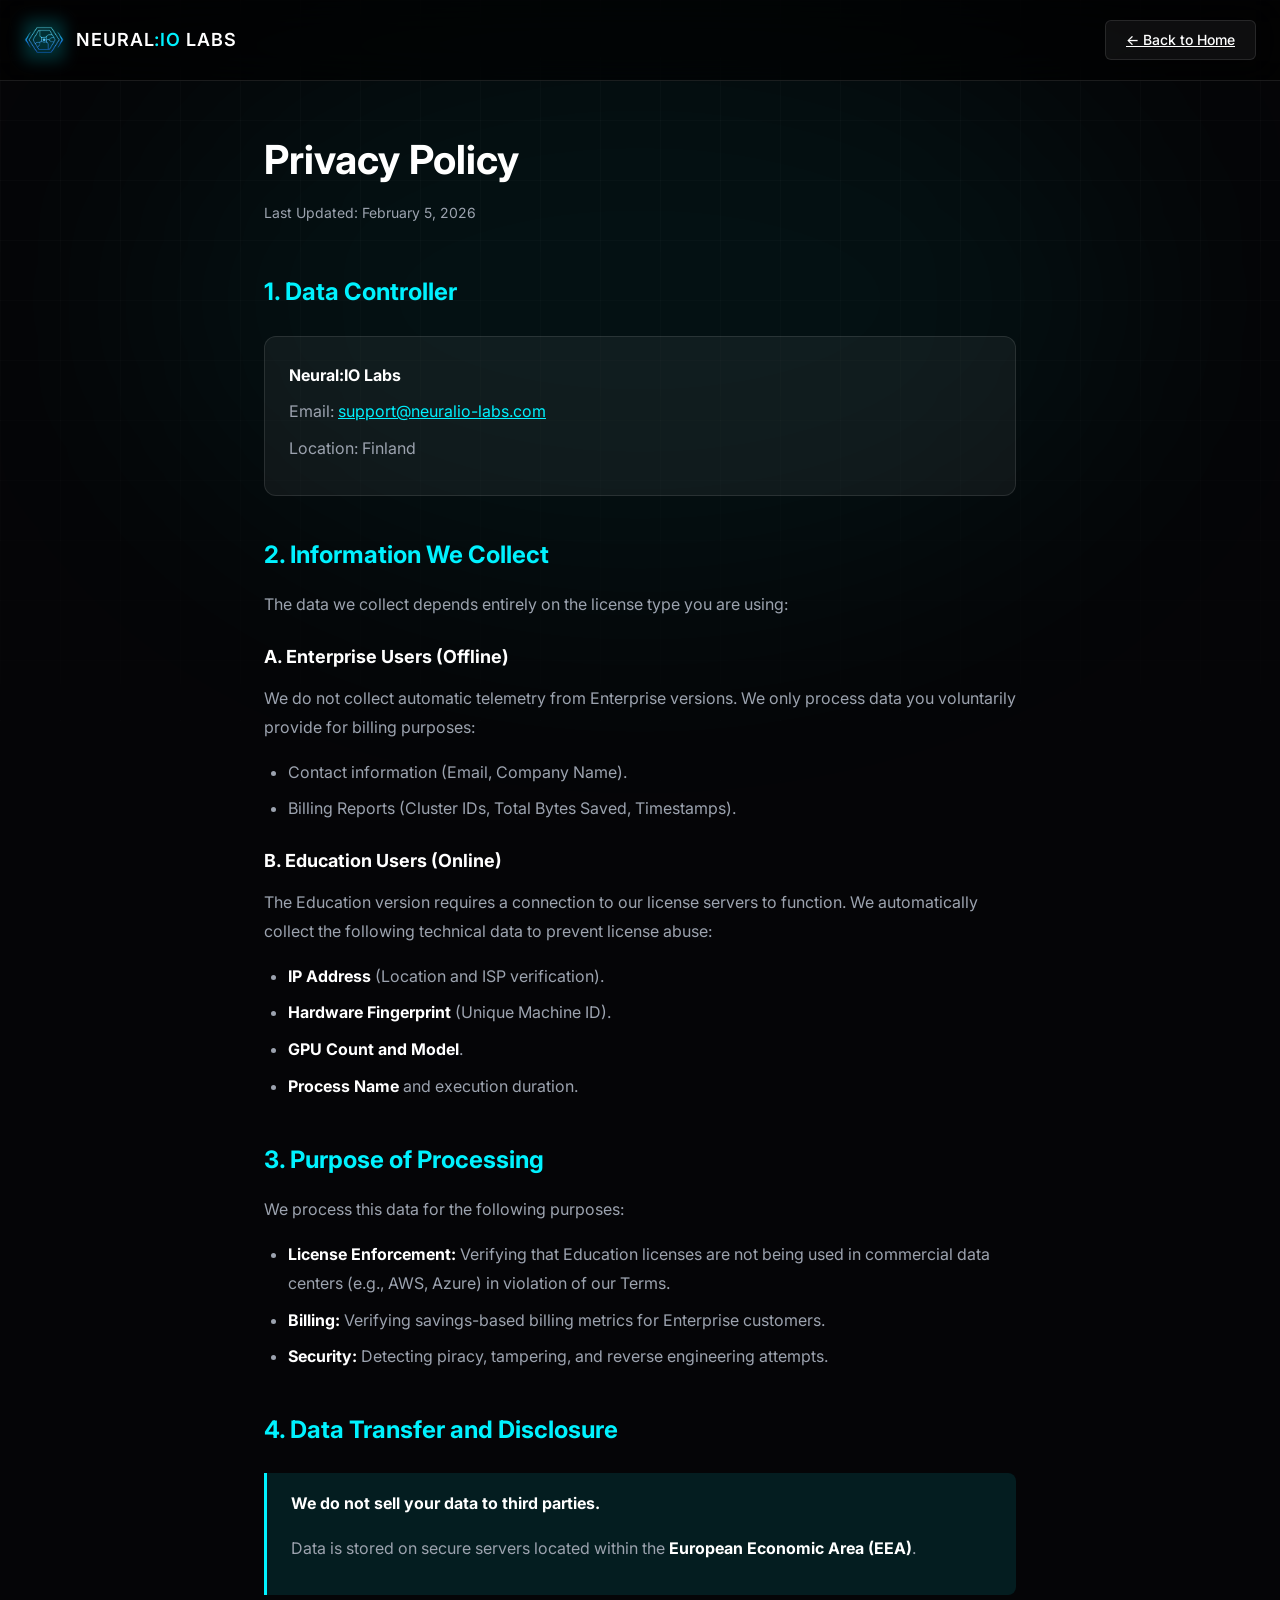
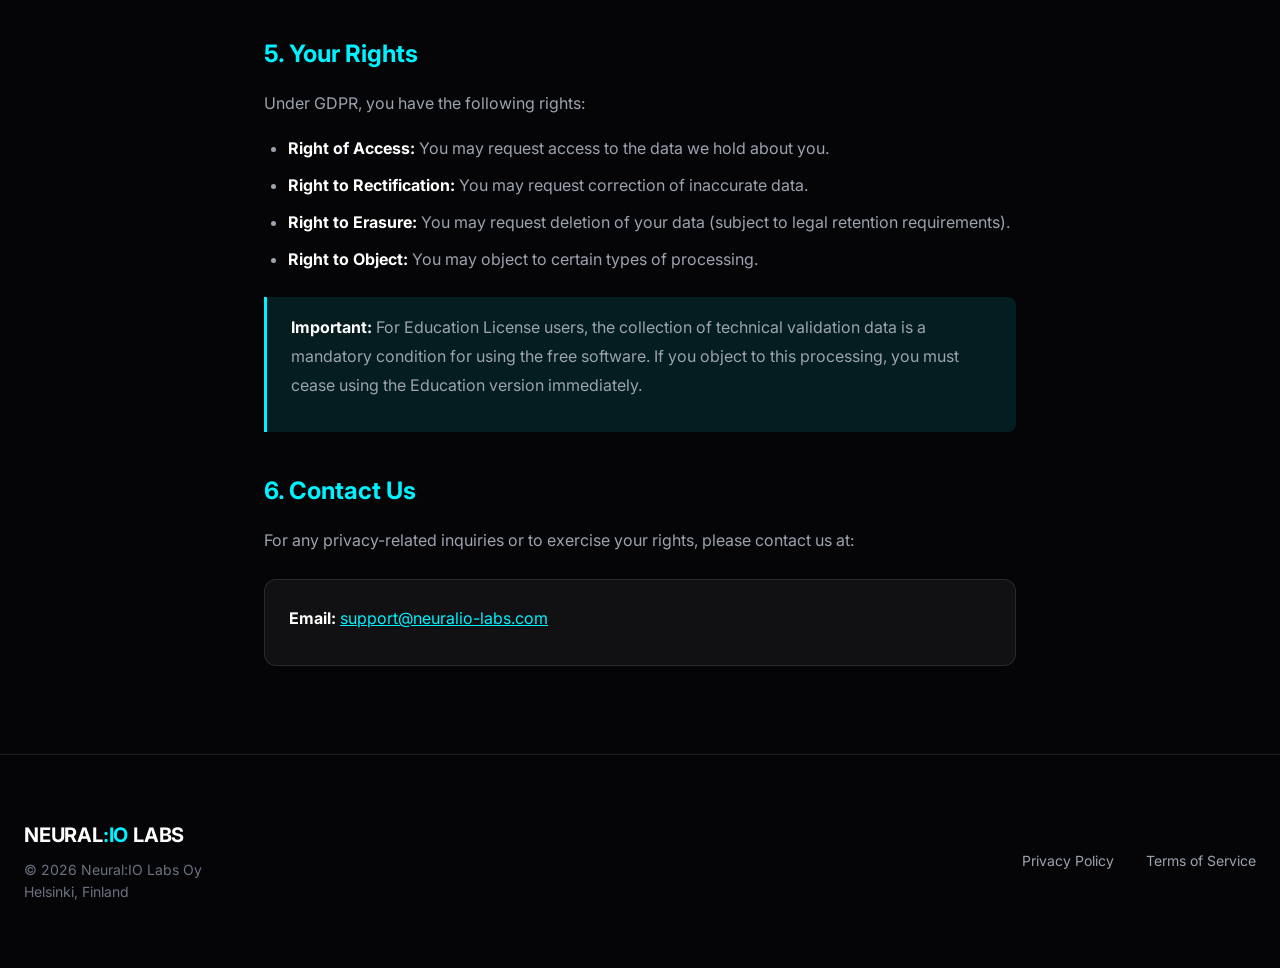
==== privacy.html @ 51b6fd84 "Add Terms of Service and Privacy Policy pages" ====
<!DOCTYPE html>
<html lang="en">

<head>
    <meta charset="UTF-8">
    <meta name="viewport" content="width=device-width, initial-scale=1.0">
    <meta name="description" content="Neural:IO Labs Privacy Policy - How we collect, use, and protect your data.">
    <title>Privacy Policy | Neural:IO Labs</title>
    <link rel="icon" type="image/png" href="assets/logo.png">
    <link rel="preconnect" href="https://fonts.googleapis.com">
    <link rel="preconnect" href="https://fonts.gstatic.com" crossorigin>
    <link href="https://fonts.googleapis.com/css2?family=Inter:wght@300;400;500;600;700&display=swap" rel="stylesheet">
    <link rel="stylesheet" href="css/style.css">
    <style>
        .legal-page {
            padding: 8rem 1.5rem 4rem;
            max-width: 800px;
            margin: 0 auto;
        }

        .legal-page h1 {
            font-size: 2.5rem;
            margin-bottom: 0.5rem;
        }

        .legal-page .updated {
            color: var(--color-text-muted);
            font-size: 0.875rem;
            margin-bottom: 3rem;
        }

        .legal-page h2 {
            font-size: 1.5rem;
            margin: 2.5rem 0 1rem;
            color: var(--color-cyan);
        }

        .legal-page h3 {
            font-size: 1.125rem;
            margin: 1.5rem 0 0.75rem;
        }

        .legal-page p,
        .legal-page li {
            color: var(--color-text-muted);
            line-height: 1.8;
            margin-bottom: 1rem;
        }

        .legal-page ul {
            margin-left: 1.5rem;
            margin-bottom: 1rem;
        }

        .legal-page li {
            margin-bottom: 0.5rem;
        }

        .legal-page strong {
            color: var(--color-text);
        }

        .legal-page .highlight {
            background: rgba(0, 242, 255, 0.1);
            border-left: 3px solid var(--color-cyan);
            padding: 1rem 1.5rem;
            margin: 1.5rem 0;
            border-radius: 0 0.5rem 0.5rem 0;
        }

        .legal-page .contact-box {
            background: var(--color-bg-card);
            border: 1px solid var(--color-border);
            padding: 1.5rem;
            border-radius: 0.75rem;
            margin: 1.5rem 0;
        }

        .legal-page .contact-box p {
            margin-bottom: 0.5rem;
        }

        .legal-page code {
            background: rgba(0, 242, 255, 0.1);
            padding: 0.125rem 0.375rem;
            border-radius: 0.25rem;
            font-family: var(--font-mono);
            font-size: 0.875rem;
            color: var(--color-cyan);
        }
    </style>
</head>

<body>
    <div class="bg-grid"></div>
    <div class="bg-glow"></div>

    <!-- Navigation -->
    <nav class="nav">
        <div class="nav-container">
            <a href="index.html" class="nav-logo">
                <div class="nav-logo-icon">
                    <div class="nav-logo-glow"></div>
                    <img src="assets/logo.png" alt="Neural:IO Labs Logo">
                </div>
                <span class="nav-logo-text">NEURAL<span>:IO</span> LABS</span>
            </a>
            <a href="index.html" class="nav-cta">← Back to Home</a>
        </div>
    </nav>

    <main class="legal-page">
        <h1>Privacy Policy</h1>
        <p class="updated">Last Updated: February 5, 2026</p>

        <h2>1. Data Controller</h2>
        <div class="contact-box">
            <p><strong>Neural:IO Labs</strong></p>
            <p>Email: <a href="mailto:support@neuralio-labs.com"
                    style="color: var(--color-cyan);">support@neuralio-labs.com</a></p>
            <p>Location: Finland</p>
        </div>

        <h2>2. Information We Collect</h2>
        <p>The data we collect depends entirely on the license type you are using:</p>

        <h3>A. Enterprise Users (Offline)</h3>
        <p>We do not collect automatic telemetry from Enterprise versions. We only process data you voluntarily provide
            for billing purposes:</p>
        <ul>
            <li>Contact information (Email, Company Name).</li>
            <li>Billing Reports (Cluster IDs, Total Bytes Saved, Timestamps).</li>
        </ul>

        <h3>B. Education Users (Online)</h3>
        <p>The Education version requires a connection to our license servers to function. We automatically collect the
            following technical data to prevent license abuse:</p>
        <ul>
            <li><strong>IP Address</strong> (Location and ISP verification).</li>
            <li><strong>Hardware Fingerprint</strong> (Unique Machine ID).</li>
            <li><strong>GPU Count and Model</strong>.</li>
            <li><strong>Process Name</strong> and execution duration.</li>
        </ul>

        <h2>3. Purpose of Processing</h2>
        <p>We process this data for the following purposes:</p>
        <ul>
            <li><strong>License Enforcement:</strong> Verifying that Education licenses are not being used in commercial
                data centers (e.g., AWS, Azure) in violation of our Terms.</li>
            <li><strong>Billing:</strong> Verifying savings-based billing metrics for Enterprise customers.</li>
            <li><strong>Security:</strong> Detecting piracy, tampering, and reverse engineering attempts.</li>
        </ul>

        <h2>4. Data Transfer and Disclosure</h2>
        <div class="highlight">
            <p><strong>We do not sell your data to third parties.</strong></p>
            <p>Data is stored on secure servers located within the <strong>European Economic Area (EEA)</strong>.</p>
        </div>

        <h2>5. Your Rights</h2>
        <p>Under GDPR, you have the following rights:</p>
        <ul>
            <li><strong>Right of Access:</strong> You may request access to the data we hold about you.</li>
            <li><strong>Right to Rectification:</strong> You may request correction of inaccurate data.</li>
            <li><strong>Right to Erasure:</strong> You may request deletion of your data (subject to legal retention
                requirements).</li>
            <li><strong>Right to Object:</strong> You may object to certain types of processing.</li>
        </ul>
        <div class="highlight">
            <p><strong>Important:</strong> For Education License users, the collection of technical validation data is a
                mandatory condition for using the free software. If you object to this processing, you must cease using
                the Education version immediately.</p>
        </div>

        <h2>6. Contact Us</h2>
        <p>For any privacy-related inquiries or to exercise your rights, please contact us at:</p>
        <div class="contact-box">
            <p><strong>Email:</strong> <a href="mailto:support@neuralio-labs.com"
                    style="color: var(--color-cyan);">support@neuralio-labs.com</a></p>
        </div>
    </main>

    <footer class="footer">
        <div class="footer-container">
            <div>
                <div class="footer-brand">NEURAL<span>:IO</span> LABS</div>
                <div class="footer-info">© 2026 Neural:IO Labs Oy<br>Helsinki, Finland</div>
            </div>
            <div class="footer-links">
                <a href="privacy.html">Privacy Policy</a>
                <a href="terms.html">Terms of Service</a>
            </div>
        </div>
    </footer>

    <script src="js/main.js"></script>
</body>

</html>
---- css/style.css ----
/* ============================================
   NEURAL:IO LABS - Premium Website Styles
   ============================================ */

/* === CSS Variables === */
:root {
    --color-bg: #050507;
    --color-bg-card: rgba(255, 255, 255, 0.05);
    --color-border: rgba(255, 255, 255, 0.1);
    --color-cyan: #00F2FF;
    --color-cyan-dark: #003840;
    --color-cyan-glow: rgba(0, 242, 255, 0.3);
    --color-text: #ffffff;
    --color-text-muted: #9ca3af;
    --color-text-dimmed: #6b7280;
    --font-sans: 'Inter', -apple-system, BlinkMacSystemFont, 'Segoe UI', sans-serif;
    --font-mono: 'JetBrains Mono', 'Fira Code', monospace;
    --transition-fast: 150ms ease;
    --transition-normal: 300ms ease;
    --shadow-glow: 0 0 40px var(--color-cyan-glow);
    --shadow-card: 0 4px 24px rgba(0, 0, 0, 0.4);
}

/* === Reset & Base === */
*,
*::before,
*::after {
    box-sizing: border-box;
    margin: 0;
    padding: 0;
}

html {
    scroll-behavior: smooth;
    -webkit-font-smoothing: antialiased;
    -moz-osx-font-smoothing: grayscale;
}

body {
    font-family: var(--font-sans);
    background-color: var(--color-bg);
    color: var(--color-text);
    line-height: 1.6;
    overflow-x: hidden;
}

::selection {
    background: rgba(0, 242, 255, 0.3);
}

/* === Scrollbar === */
::-webkit-scrollbar {
    width: 6px;
}

::-webkit-scrollbar-track {
    background: var(--color-bg);
}

::-webkit-scrollbar-thumb {
    background: #222;
    border-radius: 3px;
}

::-webkit-scrollbar-thumb:hover {
    background: var(--color-cyan);
}

/* === Background Effects === */
.bg-grid {
    position: fixed;
    inset: 0;
    z-index: -1;
    pointer-events: none;
    background-size: 60px 60px;
    background-image:
        linear-gradient(to right, rgba(255, 255, 255, 0.02) 1px, transparent 1px),
        linear-gradient(to bottom, rgba(255, 255, 255, 0.02) 1px, transparent 1px);
    mask-image: linear-gradient(to bottom, black 20%, transparent 100%);
    -webkit-mask-image: linear-gradient(to bottom, black 20%, transparent 100%);
}

.bg-glow {
    position: fixed;
    top: 0;
    left: 50%;
    transform: translateX(-50%);
    width: 1000px;
    height: 600px;
    background: rgba(0, 242, 255, 0.05);
    filter: blur(120px);
    border-radius: 50%;
    z-index: -1;
    pointer-events: none;
}

/* === Typography === */
.text-gradient {
    background: linear-gradient(135deg, #fff 0%, var(--color-cyan) 100%);
    -webkit-background-clip: text;
    -webkit-text-fill-color: transparent;
    background-clip: text;
}

.glow-text {
    text-shadow: var(--shadow-glow);
}

.font-mono {
    font-family: var(--font-mono);
}

/* === Navigation === */
.nav {
    position: fixed;
    top: 0;
    left: 0;
    right: 0;
    z-index: 50;
    backdrop-filter: blur(20px);
    -webkit-backdrop-filter: blur(20px);
    border-bottom: 1px solid var(--color-border);
    background: rgba(0, 0, 0, 0.6);
}

.nav-container {
    max-width: 1280px;
    margin: 0 auto;
    padding: 0 1.5rem;
    height: 80px;
    display: flex;
    justify-content: space-between;
    align-items: center;
}

.nav-logo {
    display: flex;
    align-items: center;
    gap: 0.75rem;
    cursor: pointer;
    text-decoration: none;
}

.nav-logo-icon {
    position: relative;
    width: 40px;
    height: 40px;
    display: flex;
    align-items: center;
    justify-content: center;
}

.nav-logo-glow {
    position: absolute;
    inset: 0;
    background: var(--color-cyan);
    opacity: 0.2;
    filter: blur(8px);
    transition: opacity var(--transition-normal);
}

.nav-logo:hover .nav-logo-glow {
    opacity: 1;
}

.nav-logo-icon img {
    width: 40px;
    height: 40px;
    position: relative;
    z-index: 1;
    object-fit: contain;
}

.nav-logo-text {
    font-size: 1.125rem;
    font-weight: 600;
    letter-spacing: 0.05em;
    color: #ffffff;
}

.nav-logo-text span {
    color: var(--color-cyan);
}

.nav-links {
    display: none;
    gap: 2rem;
    font-size: 0.875rem;
    font-weight: 500;
}

.nav-links a {
    color: var(--color-text-muted);
    text-decoration: none;
    transition: color var(--transition-fast);
}

.nav-links a:hover {
    color: var(--color-text);
}

.nav-cta {
    padding: 0.5rem 1.25rem;
    font-size: 0.875rem;
    font-weight: 500;
    border: 1px solid var(--color-border);
    background: var(--color-bg-card);
    color: var(--color-text);
    border-radius: 6px;
    cursor: pointer;
    transition: all var(--transition-fast);
}

.nav-cta:hover {
    background: var(--color-text);
    color: var(--color-bg);
    border-color: var(--color-text);
}

/* Mobile menu toggle */
.nav-mobile-toggle {
    display: flex;
    flex-direction: column;
    gap: 5px;
    background: none;
    border: none;
    cursor: pointer;
    padding: 0.5rem;
}

.nav-mobile-toggle span {
    width: 24px;
    height: 2px;
    background: var(--color-text);
    transition: all var(--transition-fast);
}

/* === Hero Section === */
.hero {
    padding: 10rem 1.5rem 5rem;
    max-width: 1280px;
    margin: 0 auto;
    text-align: center;
}

.hero-badge {
    display: inline-flex;
    align-items: center;
    gap: 0.5rem;
    padding: 0.25rem 0.75rem;
    border-radius: 9999px;
    border: 1px solid var(--color-border);
    background: var(--color-bg-card);
    font-size: 0.75rem;
    font-family: var(--font-mono);
    color: var(--color-cyan);
    margin-bottom: 2rem;
}

.hero-badge-dot {
    width: 6px;
    height: 6px;
    border-radius: 50%;
    background: var(--color-cyan);
    animation: pulse 2s infinite;
}

@keyframes pulse {

    0%,
    100% {
        opacity: 1;
    }

    50% {
        opacity: 0.5;
    }
}

.hero-title {
    font-size: clamp(2.5rem, 8vw, 4.5rem);
    font-weight: 700;
    line-height: 1.1;
    letter-spacing: -0.02em;
    margin-bottom: 2rem;
}

.hero-subtitle {
    font-size: 1.25rem;
    color: var(--color-text-muted);
    max-width: 640px;
    margin: 0 auto 3rem;
    font-weight: 300;
    line-height: 1.7;
}

.hero-subtitle strong {
    color: var(--color-text);
    font-weight: 500;
}

.hero-actions {
    display: flex;
    flex-direction: column;
    gap: 1rem;
    justify-content: center;
    align-items: center;
    margin-bottom: 6rem;
}

.btn-primary {
    padding: 1rem 2rem;
    background: var(--color-text);
    color: var(--color-bg);
    font-weight: 600;
    font-size: 1.125rem;
    border: none;
    border-radius: 8px;
    cursor: pointer;
    transition: all var(--transition-fast);
    box-shadow: 0 0 30px rgba(255, 255, 255, 0.1);
    width: 100%;
    max-width: 300px;
}

.btn-primary:hover {
    background: #e5e5e5;
    transform: translateY(-2px);
}

.btn-secondary {
    padding: 1rem 2rem;
    background: transparent;
    color: var(--color-text);
    font-weight: 500;
    font-size: 1.125rem;
    border: 1px solid var(--color-border);
    border-radius: 8px;
    cursor: pointer;
    transition: all var(--transition-fast);
    width: 100%;
    max-width: 300px;
}

.btn-secondary:hover {
    background: var(--color-bg-card);
}

/* === Metrics Grid === */
.metrics {
    display: grid;
    grid-template-columns: 1fr;
    gap: 1.5rem;
}

.metric-card {
    padding: 2rem;
    border-radius: 1rem;
    background: var(--color-bg-card);
    border: 1px solid var(--color-border);
    transition: border-color var(--transition-normal);
    text-align: left;
}

.metric-card:hover {
    border-color: rgba(0, 242, 255, 0.2);
}

.metric-header {
    display: flex;
    justify-content: space-between;
    align-items: flex-start;
    margin-bottom: 1rem;
}

.metric-label {
    font-size: 0.75rem;
    font-family: var(--font-mono);
    text-transform: uppercase;
    letter-spacing: 0.1em;
    color: var(--color-text-dimmed);
}

.metric-icon {
    width: 20px;
    height: 20px;
    color: var(--color-text-dimmed);
    transition: color var(--transition-fast);
}

.metric-card:hover .metric-icon {
    color: var(--color-cyan);
}

.metric-value {
    font-size: 3rem;
    font-weight: 700;
    margin-bottom: 0.5rem;
    letter-spacing: -0.02em;
}

.metric-value span {
    font-size: 1.5rem;
    font-weight: 400;
    color: var(--color-text-dimmed);
}

.metric-description {
    font-size: 0.875rem;
    color: var(--color-text-muted);
    line-height: 1.6;
}

/* === Technology Section === */
.technology {
    padding: 6rem 0;
    background: rgba(0, 0, 0, 0.4);
    border-top: 1px solid var(--color-border);
    border-bottom: 1px solid var(--color-border);
}

.technology-container {
    max-width: 960px;
    margin: 0 auto;
    padding: 0 1.5rem;
}

.technology-header {
    display: flex;
    flex-direction: column;
    gap: 1.5rem;
    margin-bottom: 3rem;
}

.technology-title {
    font-size: 1.875rem;
    font-weight: 600;
}

.technology-subtitle {
    color: var(--color-text-muted);
}

.technology-log {
    display: flex;
    align-items: center;
    gap: 0.75rem;
    font-size: 0.75rem;
    font-family: var(--font-mono);
    color: var(--color-text-dimmed);
    border: 1px solid var(--color-border);
    padding: 0.5rem 1rem;
    border-radius: 6px;
    background: var(--color-bg);
    width: fit-content;
}

.technology-log-dot {
    width: 8px;
    height: 8px;
    border-radius: 50%;
    background: rgba(0, 242, 255, 0.5);
    animation: pulse 2s infinite;
}

/* Terminal */
.terminal {
    border-radius: 0.75rem;
    overflow: hidden;
    border: 1px solid var(--color-border);
    background: #0A0A0A;
    box-shadow: var(--shadow-card);
    position: relative;
}

.terminal::before {
    content: '';
    position: absolute;
    inset: 0;
    background: linear-gradient(135deg, rgba(255, 255, 255, 0.05), transparent);
    pointer-events: none;
}

.terminal-header {
    display: flex;
    align-items: center;
    padding: 0.75rem 1rem;
    background: #111;
    border-bottom: 1px solid var(--color-border);
}

.terminal-dots {
    display: flex;
    gap: 0.5rem;
}

.terminal-dot {
    width: 12px;
    height: 12px;
    border-radius: 50%;
}

.terminal-dot.red {
    background: rgba(239, 68, 68, 0.8);
}

.terminal-dot.yellow {
    background: rgba(234, 179, 8, 0.8);
}

.terminal-dot.green {
    background: rgba(34, 197, 94, 0.8);
}

.terminal-title {
    margin: 0 auto;
    font-size: 0.75rem;
    font-family: var(--font-mono);
    color: var(--color-text-dimmed);
}

.terminal-body {
    padding: 2rem;
    font-family: var(--font-mono);
    font-size: 0.875rem;
    line-height: 1.8;
}

.terminal-line {
    display: flex;
    gap: 1rem;
    margin-bottom: 0.75rem;
}

.terminal-prompt {
    color: #22c55e;
}

.terminal-command {
    opacity: 0.5;
}

.terminal-label {
    min-width: 80px;
}

.terminal-label.blue {
    color: #3b82f6;
}

.terminal-label.gray {
    color: var(--color-text-dimmed);
}

.terminal-label.green {
    color: #22c55e;
}

.terminal-value {
    color: var(--color-text-muted);
}

.terminal-value.cyan {
    color: var(--color-cyan);
}

.terminal-value.white {
    color: var(--color-text);
}

.terminal-value.green {
    color: #22c55e;
}

.terminal-value.bold {
    font-weight: 700;
    color: var(--color-text);
}

.terminal-progress {
    position: relative;
    width: 100%;
    max-width: 400px;
    height: 6px;
    background: #1f1f1f;
    border-radius: 3px;
    overflow: hidden;
    margin: 0.5rem 0;
}

.terminal-progress-bar {
    position: absolute;
    inset: 0;
    background: var(--color-cyan);
    width: 0;
    animation: progress 1.2s ease-out forwards;
}

@keyframes progress {
    to {
        width: 100%;
    }
}

/* === Pricing Section === */
.pricing {
    padding: 8rem 1.5rem;
    max-width: 1280px;
    margin: 0 auto;
}

.pricing-header {
    text-align: center;
    margin-bottom: 5rem;
}

.pricing-title {
    font-size: 2.5rem;
    font-weight: 600;
    margin-bottom: 1.5rem;
}

.pricing-subtitle {
    font-size: 1.25rem;
    color: var(--color-text-muted);
    max-width: 640px;
    margin: 0 auto;
}

.pricing-grid {
    display: grid;
    grid-template-columns: 1fr;
    gap: 2rem;
    max-width: 900px;
    margin: 0 auto;
}

.pricing-card {
    padding: 2.5rem;
    border-radius: 1.5rem;
    background: var(--color-bg-card);
    border: 1px solid var(--color-border);
    display: flex;
    flex-direction: column;
    position: relative;
    overflow: hidden;
    transition: background var(--transition-normal);
}

.pricing-card:hover {
    background: rgba(255, 255, 255, 0.08);
}

.pricing-card.featured {
    background: linear-gradient(180deg, rgba(0, 56, 64, 0.3), var(--color-bg));
    border-color: rgba(0, 242, 255, 0.3);
}

.pricing-badge {
    position: absolute;
    top: 1rem;
    right: 1rem;
    font-size: 0.625rem;
    font-weight: 700;
    letter-spacing: 0.1em;
    text-transform: uppercase;
    padding: 0.25rem 0.75rem;
    border-radius: 9999px;
    background: rgba(234, 179, 8, 0.1);
    color: #eab308;
    border: 1px solid rgba(234, 179, 8, 0.2);
}

.pricing-card.featured .pricing-badge {
    position: absolute;
    top: -12px;
    left: 50%;
    transform: translateX(-50%);
    background: var(--color-cyan);
    color: var(--color-bg);
    box-shadow: 0 0 20px rgba(0, 242, 255, 0.2);
    border: none;
}

.pricing-name {
    font-size: 1.5rem;
    font-weight: 700;
    margin-bottom: 0.5rem;
}

.pricing-description {
    font-size: 0.875rem;
    color: var(--color-text-muted);
    margin-bottom: 2rem;
}

.pricing-card.featured .pricing-description {
    color: rgba(0, 242, 255, 0.6);
}

.pricing-price {
    font-size: 3rem;
    font-weight: 700;
    margin-bottom: 2rem;
}

.pricing-card.featured .pricing-price {
    color: var(--color-cyan);
}

.pricing-price span {
    font-size: 1rem;
    font-weight: 400;
    color: var(--color-text-muted);
}

.pricing-note {
    font-size: 0.875rem;
    color: var(--color-text-muted);
    margin-bottom: 1.5rem;
}

.pricing-features {
    list-style: none;
    margin-bottom: 2.5rem;
    flex-grow: 1;
}

.pricing-features li {
    display: flex;
    align-items: center;
    gap: 0.75rem;
    margin-bottom: 1rem;
    color: var(--color-text-muted);
}

.pricing-features li::before {
    content: '✓';
    color: var(--color-cyan);
}

.pricing-btn {
    width: 100%;
    padding: 1rem;
    font-size: 0.875rem;
    font-weight: 600;
    border-radius: 0.75rem;
    cursor: pointer;
    transition: all var(--transition-fast);
    text-align: center;
    text-decoration: none;
}

.pricing-btn.outline {
    background: transparent;
    border: 1px solid rgba(255, 255, 255, 0.2);
    color: var(--color-text);
}

.pricing-btn.outline:hover {
    background: var(--color-text);
    color: var(--color-bg);
}

.pricing-btn.primary {
    background: var(--color-cyan);
    border: none;
    color: var(--color-bg);
    box-shadow: 0 0 20px rgba(0, 242, 255, 0.2);
}

.pricing-btn.primary:hover {
    background: #00dbe6;
}

/* === Footer === */
.footer {
    border-top: 1px solid var(--color-border);
    padding: 4rem 1.5rem;
}

.footer-container {
    max-width: 1280px;
    margin: 0 auto;
    display: flex;
    flex-direction: column;
    gap: 2rem;
    align-items: center;
    text-align: center;
}

.footer-brand {
    font-size: 1.25rem;
    font-weight: 700;
    letter-spacing: -0.01em;
    margin-bottom: 0.5rem;
}

.footer-brand span {
    color: var(--color-cyan);
}

.footer-info {
    font-size: 0.875rem;
    color: var(--color-text-dimmed);
    line-height: 1.6;
}

.footer-links {
    display: flex;
    gap: 2rem;
}

.footer-links a,
.footer-links button {
    font-size: 0.875rem;
    color: var(--color-text-muted);
    text-decoration: none;
    background: none;
    border: none;
    cursor: pointer;
    transition: color var(--transition-fast);
}

.footer-links a:hover,
.footer-links button:hover {
    color: var(--color-text);
}

/* === Modal === */
.modal {
    position: fixed;
    inset: 0;
    z-index: 100;
    display: none;
    align-items: center;
    justify-content: center;
}

.modal.active {
    display: flex;
}

.modal-backdrop {
    position: absolute;
    inset: 0;
    background: rgba(0, 0, 0, 0.8);
    backdrop-filter: blur(4px);
}

.modal-content {
    position: relative;
    width: 100%;
    max-width: 420px;
    margin: 1rem;
    background: #0A0A0A;
    border: 1px solid var(--color-border);
    border-radius: 1rem;
    padding: 2rem;
    box-shadow: var(--shadow-card);
}

.modal-title {
    font-size: 1.5rem;
    font-weight: 700;
    margin-bottom: 0.5rem;
}

.modal-subtitle {
    font-size: 0.875rem;
    color: var(--color-text-muted);
    margin-bottom: 1.5rem;
}

.modal-email {
    background: var(--color-bg-card);
    border: 1px solid var(--color-border);
    border-radius: 0.5rem;
    padding: 1rem;
    display: flex;
    align-items: center;
    justify-content: space-between;
    gap: 1rem;
    margin-bottom: 1.5rem;
    cursor: pointer;
    transition: border-color var(--transition-fast);
}

.modal-email:hover {
    border-color: rgba(0, 242, 255, 0.3);
}

.modal-email code {
    font-family: var(--font-mono);
    font-size: 0.875rem;
    color: var(--color-cyan);
    word-break: break-all;
}

.modal-email svg {
    width: 16px;
    height: 16px;
    color: var(--color-text-dimmed);
    flex-shrink: 0;
    transition: color var(--transition-fast);
}

.modal-email:hover svg {
    color: var(--color-text);
}

.modal-actions {
    display: flex;
    gap: 0.75rem;
}

.modal-actions a,
.modal-actions button {
    flex: 1;
    padding: 0.75rem;
    font-size: 0.875rem;
    font-weight: 600;
    border-radius: 0.5rem;
    cursor: pointer;
    text-align: center;
    text-decoration: none;
    transition: all var(--transition-fast);
}

.modal-btn-primary {
    background: var(--color-text);
    color: var(--color-bg);
    border: none;
}

.modal-btn-primary:hover {
    background: #e5e5e5;
}

.modal-btn-secondary {
    background: transparent;
    border: 1px solid var(--color-border);
    color: var(--color-text);
}

.modal-btn-secondary:hover {
    background: var(--color-bg-card);
}

.modal-feedback {
    position: absolute;
    bottom: 1rem;
    left: 50%;
    transform: translateX(-50%);
    font-size: 0.75rem;
    color: #22c55e;
    opacity: 0;
    transition: opacity var(--transition-fast);
    pointer-events: none;
}

.modal-feedback.visible {
    opacity: 1;
}

/* === Responsive === */
@media (min-width: 640px) {
    .hero-actions {
        flex-direction: row;
    }

    .btn-primary,
    .btn-secondary {
        width: auto;
    }
}

@media (min-width: 768px) {
    .nav-links {
        display: flex;
    }

    .nav-mobile-toggle {
        display: none;
    }

    .metrics {
        grid-template-columns: repeat(3, 1fr);
    }

    .technology-header {
        flex-direction: row;
        justify-content: space-between;
        align-items: flex-end;
    }

    .pricing-grid {
        grid-template-columns: repeat(2, 1fr);
    }

    .footer-container {
        flex-direction: row;
        justify-content: space-between;
        text-align: left;
    }
}

@media (min-width: 1024px) {
    .hero {
        padding-top: 12rem;
    }

    .metric-card {
        padding: 2.5rem;
    }
}
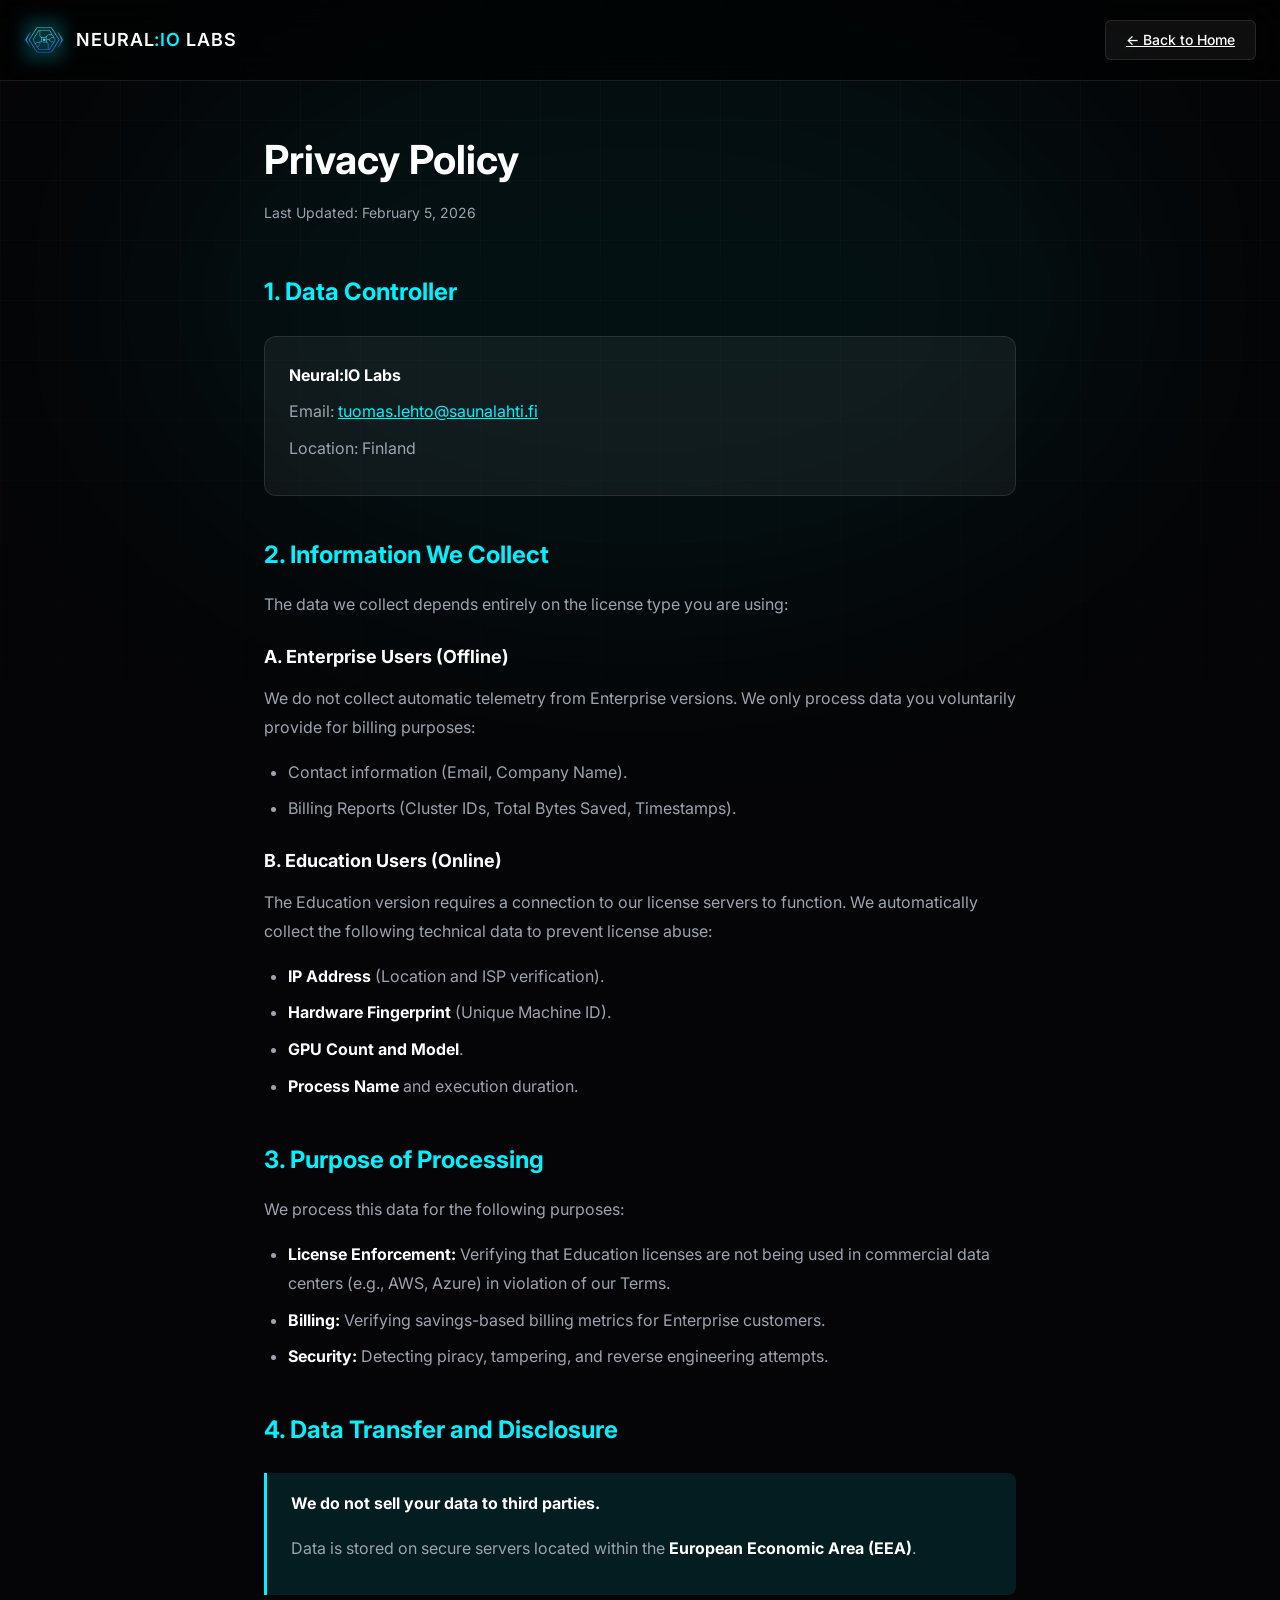
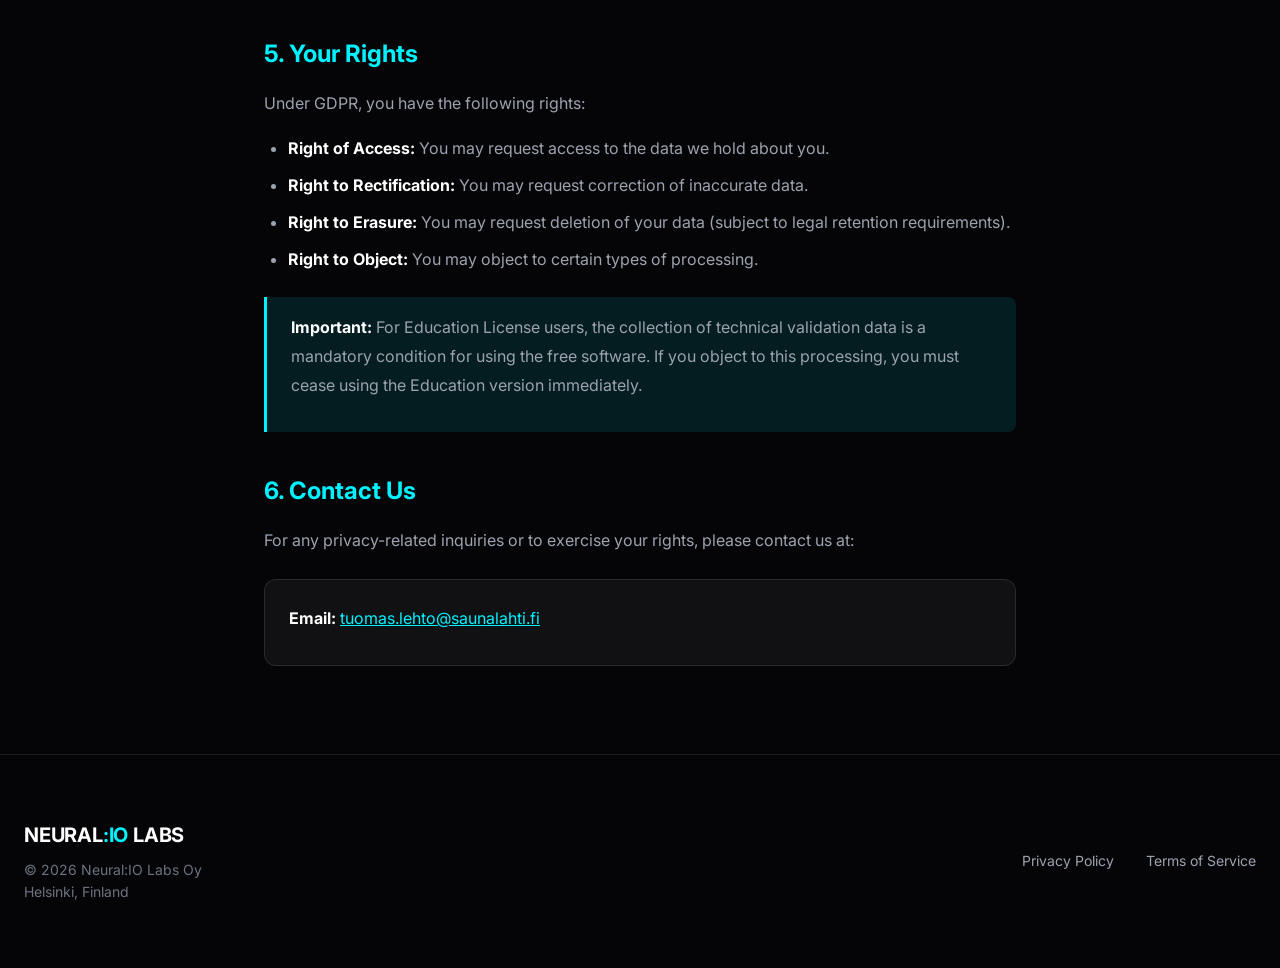
==== commit 8d65a3e3: "Update contact email in Privacy Policy" ====
--- a/privacy.html
+++ b/privacy.html
@@ -116,8 +116,8 @@
         <h2>1. Data Controller</h2>
         <div class="contact-box">
             <p><strong>Neural:IO Labs</strong></p>
-            <p>Email: <a href="mailto:support@neuralio-labs.com"
-                    style="color: var(--color-cyan);">support@neuralio-labs.com</a></p>
+            <p>Email: <a href="mailto:tuomas.lehto@saunalahti.fi"
+                    style="color: var(--color-cyan);">tuomas.lehto@saunalahti.fi</a></p>
             <p>Location: Finland</p>
         </div>
 
@@ -175,8 +175,8 @@
         <h2>6. Contact Us</h2>
         <p>For any privacy-related inquiries or to exercise your rights, please contact us at:</p>
         <div class="contact-box">
-            <p><strong>Email:</strong> <a href="mailto:support@neuralio-labs.com"
-                    style="color: var(--color-cyan);">support@neuralio-labs.com</a></p>
+            <p><strong>Email:</strong> <a href="mailto:tuomas.lehto@saunalahti.fi"
+                    style="color: var(--color-cyan);">tuomas.lehto@saunalahti.fi</a></p>
         </div>
     </main>
 
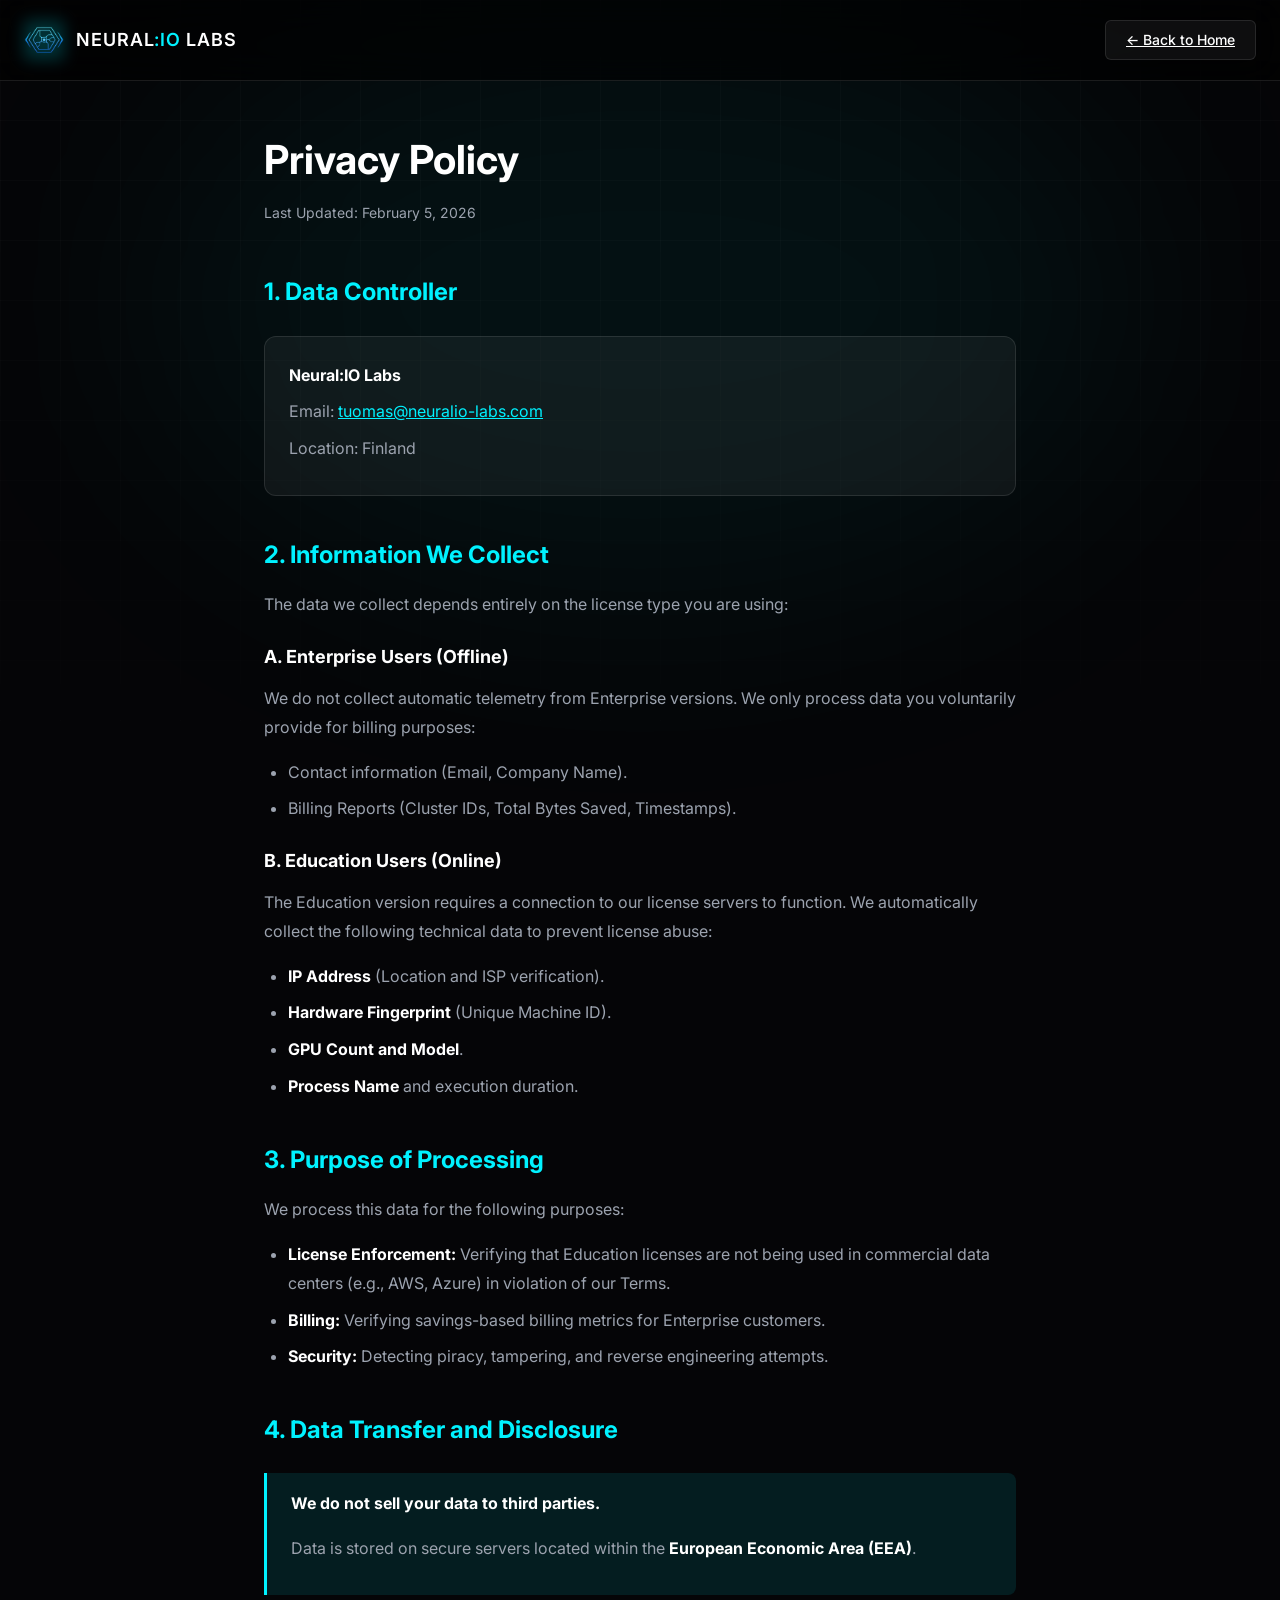
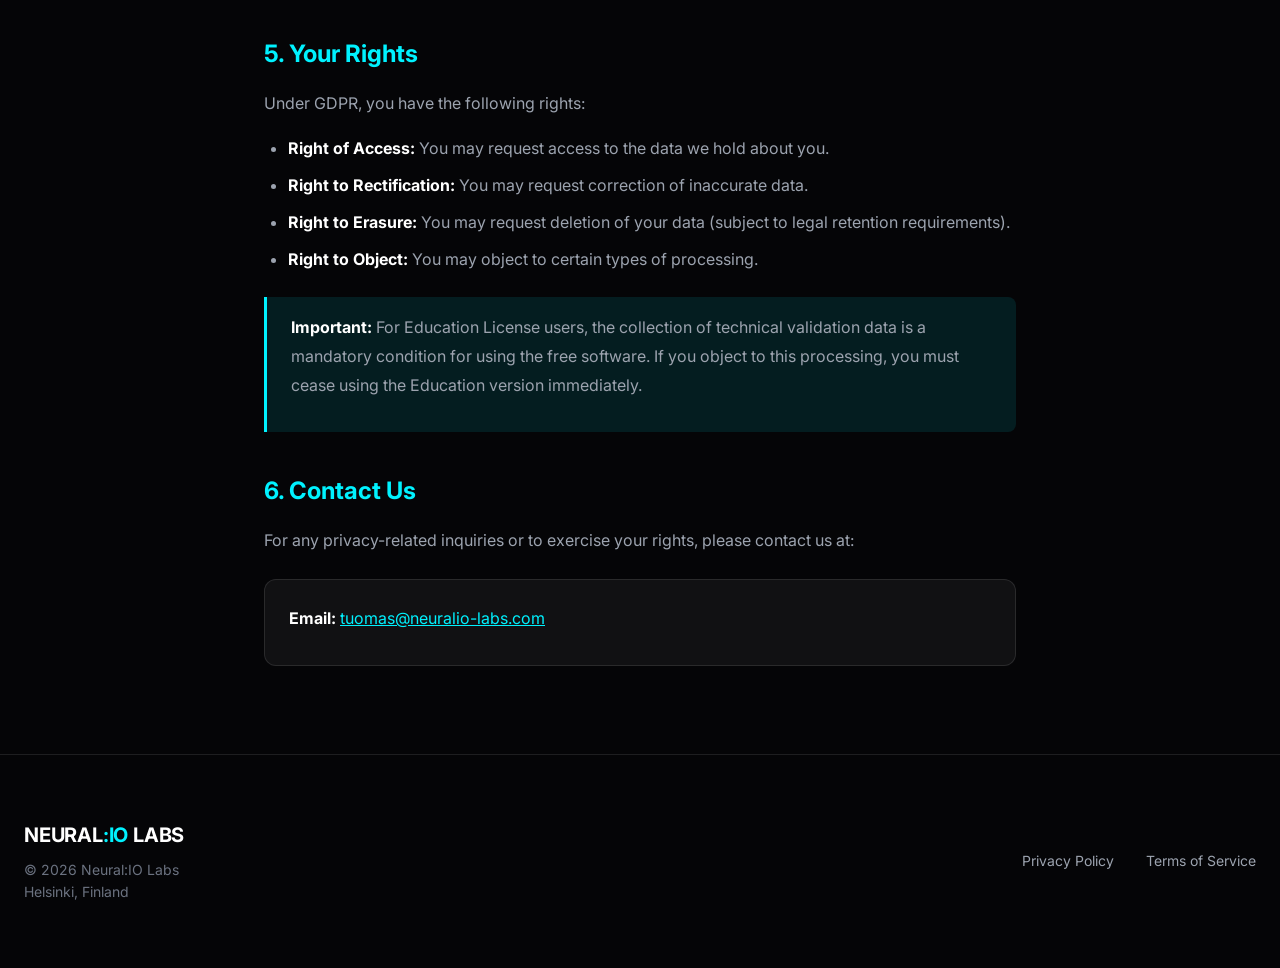
==== commit 508a19e9: "docs(website): update contact email, EDU version, pricing, and remove Oy references" ====
--- a/privacy.html
+++ b/privacy.html
@@ -116,8 +116,8 @@
         <h2>1. Data Controller</h2>
         <div class="contact-box">
             <p><strong>Neural:IO Labs</strong></p>
-            <p>Email: <a href="mailto:tuomas.lehto@saunalahti.fi"
-                    style="color: var(--color-cyan);">tuomas.lehto@saunalahti.fi</a></p>
+            <p>Email: <a href="mailto:tuomas@neuralio-labs.com"
+                    style="color: var(--color-cyan);">tuomas@neuralio-labs.com</a></p>
             <p>Location: Finland</p>
         </div>
 
@@ -175,8 +175,8 @@
         <h2>6. Contact Us</h2>
         <p>For any privacy-related inquiries or to exercise your rights, please contact us at:</p>
         <div class="contact-box">
-            <p><strong>Email:</strong> <a href="mailto:tuomas.lehto@saunalahti.fi"
-                    style="color: var(--color-cyan);">tuomas.lehto@saunalahti.fi</a></p>
+            <p><strong>Email:</strong> <a href="mailto:tuomas@neuralio-labs.com"
+                    style="color: var(--color-cyan);">tuomas@neuralio-labs.com</a></p>
         </div>
     </main>
 
@@ -184,7 +184,7 @@
         <div class="footer-container">
             <div>
                 <div class="footer-brand">NEURAL<span>:IO</span> LABS</div>
-                <div class="footer-info">© 2026 Neural:IO Labs Oy<br>Helsinki, Finland</div>
+                <div class="footer-info">© 2026 Neural:IO Labs<br>Helsinki, Finland</div>
             </div>
             <div class="footer-links">
                 <a href="privacy.html">Privacy Policy</a>
